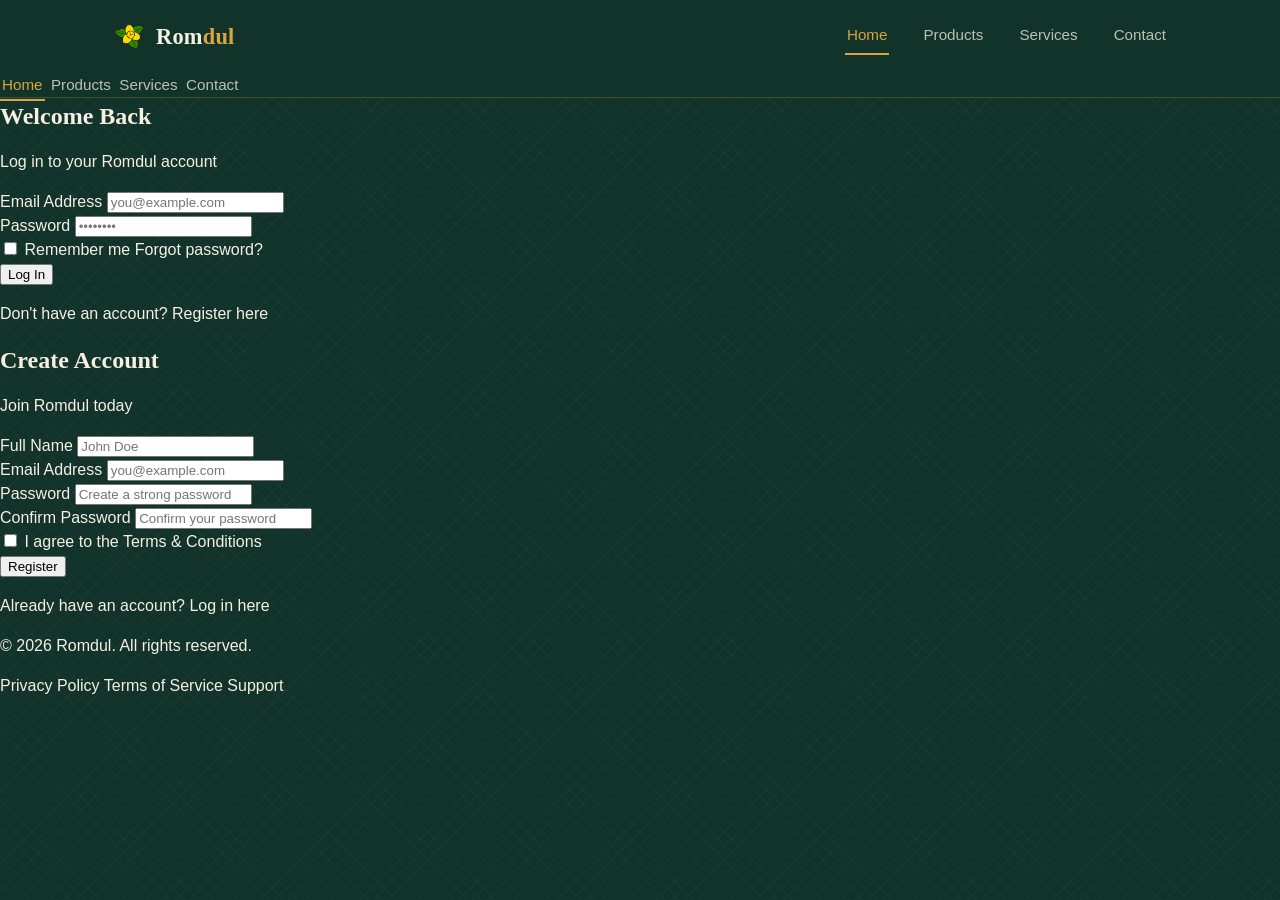
==== index.html @ 5b0ca01a "Merge branch 'main' into feature-branch" ====
<!DOCTYPE html>
<html lang="en">
<head>
    <meta charset="UTF-8">
    <meta name="viewport" content="width=device-width, initial-scale=1.0">
    <meta name="description" content="Romdul — Cambodian-inspired secure login and registration portal.">
    <meta name="keywords" content="Romdul, login, register, Cambodia, Khmer, sign up, authentication">
    <meta name="author" content="Romdul">
    <meta name="robots" content="index, follow">
    <meta name="theme-color" content="#000000">
    <meta property="og:type" content="website">
    <meta property="og:title" content="Romdul — Login &amp; Register">
    <meta property="og:description" content="Romdul secure login and registration portal.">
    <meta property="og:url" content="https://www.romdul.com/">
    <meta name="twitter:card" content="summary_large_image">
    <meta name="twitter:title" content="Romdul — Login &amp; Register">
    <title>Romdul — Login &amp; Register</title>
    <link rel="icon" type="image/x-icon" href="/favicon.ico">
    <link rel="stylesheet" href="style.css">
</head>
<body>
    <header class="navbar">
        <input type="checkbox" id="nav-toggle" class="nav-toggle-input" aria-hidden="true">
        <div class="navbar-container">
            <a href="index.html" class="navbar-logo" aria-label="Romdul Home">
                <img src="Romdoul-flower-drawing.png" alt="Romdul Logo" class="logo-image">
                <span class="logo-text">
                    <span class="logo-rom">Rom</span><span class="logo-dul">dul</span>
                </span>
            </a>
            <nav class="navbar-nav" aria-label="Main navigation">
                <a href="index.html" class="nav-link active">Home</a>
                <a href="products.html" class="nav-link">Products</a>
                <a href="services.html" class="nav-link">Services</a>
                <a href="contact.html" class="nav-link">Contact</a>
            </nav>
            <label for="nav-toggle" class="navbar-toggle" aria-label="Toggle navigation">
                <span></span><span></span><span></span>
            </label>
        </div>
        <nav class="navbar-nav-mobile" aria-label="Mobile navigation">
            <a href="index.html" class="nav-link active">Home</a>
            <a href="products.html" class="nav-link">Products</a>
            <a href="services.html" class="nav-link">Services</a>
            <a href="contact.html" class="nav-link">Contact</a>
        </nav>
    </header>
    <main class="auth-container">
        <div class="auth-wrapper">
            <section class="auth-card login-card" id="login-card">
                <div class="card-header">
                    <h2>Welcome Back</h2>
                    <p>Log in to your Romdul account</p>
                </div>
                <form class="auth-form" action="/login" method="POST">
                    <div class="form-group">
                        <label for="login-email">Email Address</label>
                        <input type="email" id="login-email" name="email" placeholder="you@example.com" required autocomplete="email">
                    </div>
                    <div class="form-group">
                        <label for="login-password">Password</label>
                        <input type="password" id="login-password" name="password" placeholder="••••••••" required autocomplete="current-password">
                    </div>
                    <div class="form-options">
                        <label class="checkbox-label">
                            <input type="checkbox" name="remember">
                            <span>Remember me</span>
                        </label>
                        <a href="#" class="forgot-link">Forgot password?</a>
                    </div>
                    <button type="submit" class="btn btn-primary btn-block">Log In</button>
                </form>
                <div class="card-footer">
                    <p>Don't have an account? <a href="#register-card" class="switch-link">Register here</a></p>
                </div>
            </section>
            <section class="auth-card register-card" id="register-card">
                <div class="card-header">
                    <h2>Create Account</h2>
                    <p>Join Romdul today</p>
                </div>
                <form class="auth-form" action="/register" method="POST">
                    <div class="form-group">
                        <label for="register-name">Full Name</label>
                        <input type="text" id="register-name" name="name" placeholder="John Doe" required autocomplete="name">
                    </div>
                    <div class="form-group">
                        <label for="register-email">Email Address</label>
                        <input type="email" id="register-email" name="email" placeholder="you@example.com" required autocomplete="email">
                    </div>
                    <div class="form-group">
                        <label for="register-password">Password</label>
                        <input type="password" id="register-password" name="password" placeholder="Create a strong password" required autocomplete="new-password" minlength="8">
                    </div>
                    <div class="form-group">
                        <label for="register-confirm">Confirm Password</label>
                        <input type="password" id="register-confirm" name="confirm_password" placeholder="Confirm your password" required autocomplete="new-password" minlength="8">
                    </div>
                    <div class="form-options">
                        <label class="checkbox-label">
                            <input type="checkbox" name="terms" required>
                            <span>I agree to the <a href="#" class="terms-link">Terms &amp; Conditions</a></span>
                        </label>
                    </div>
                    <button type="submit" class="btn btn-primary btn-block">Register</button>
                </form>
                <div class="card-footer">
                    <p>Already have an account? <a href="#login-card" class="switch-link">Log in here</a></p>
                </div>
            </section>
        </div>
    </main>
    <footer class="site-footer">
        <div class="footer-container">
            <p class="footer-copyright">&copy; 2026 Romdul. All rights reserved.</p>
            <div class="footer-links">
                <a href="#">Privacy Policy</a>
                <a href="#">Terms of Service</a>
                <a href="#">Support</a>
            </div>
        </div>
    </footer>

    <script>
        // Mobile navigation - Pure CSS checkbox toggle
        // The checkbox handles open/close automatically via CSS
        // This script is for additional accessibility and UX features
        
        document.addEventListener('DOMContentLoaded', () => {
            const navToggleCheckbox = document.getElementById('nav-toggle');
            const navbarToggle = document.querySelector('.navbar-toggle');
            const navbarMobile = document.querySelector('.navbar-nav-mobile');
            
            if (navToggleCheckbox && navbarToggle && navbarMobile) {
                // Close mobile menu when clicking a nav link
                navbarMobile.querySelectorAll('.nav-link').forEach(link => {
                    link.addEventListener('click', () => {
                        navToggleCheckbox.checked = false;
                    });
                });
            }
        });
=======
        // Mobile navigation toggle
        const navToggleCheckbox = document.getElementById('nav-toggle');
        const navbarToggle = document.querySelector('.navbar-toggle');
        const navbarMobile = document.querySelector('.navbar-nav-mobile');

        if (navToggleCheckbox && navbarToggle && navbarMobile) {
            // Toggle mobile menu
            navbarToggle.addEventListener('click', () => {
                const isOpen = navbarMobile.classList.toggle('is-open');
                navbarToggle.classList.toggle('is-active', isOpen);
            });

            // Close mobile menu when clicking a nav link
            navbarMobile.querySelectorAll('.nav-link').forEach(link => {
                link.addEventListener('click', () => {
                    navbarMobile.classList.remove('is-open');
                    navbarToggle.classList.remove('is-active');
                });
            });

            // Close mobile menu when clicking outside
            document.addEventListener('click', (e) => {
                if (!navbarToggle.contains(e.target) && !navbarMobile.contains(e.target)) {
                    navbarMobile.classList.remove('is-open');
                    navbarToggle.classList.remove('is-active');
                }
            });

            // Handle escape key
            document.addEventListener('keydown', (e) => {
                if (e.key === 'Escape' && navbarMobile.classList.contains('is-open')) {
                    navbarMobile.classList.remove('is-open');
                    navbarToggle.classList.remove('is-active');
                    navbarToggle.focus();
                }
            });
        }
    </script>
</body>
</html>
---- style.css ----
:root {
  
  --ink: #12332b;              
  --ink-soft: #17392f;
  --rom-green: #1f6e52;        
  --rom-green-dark: #154d3a;
  --dul-yellow: #d9a441;       
  --dul-yellow-dark: #b9862d;
  --ivory: #f6f0e2;            
  --ivory-dim: #ece3cf;
  --clay: #b85c38;             
  --ink-text: #23342f;
  --muted-text: #6b7a72;

  
  --font-display: "Fraunces", "Iowan Old Style", Georgia, serif;
  --font: "Work Sans", "Segoe UI", sans-serif;

  
  --transition: 0.2s ease;
  --radius: 6px;
  --shadow-card: 0 18px 40px -20px rgba(10, 30, 22, 0.55);
}

@media (prefers-reduced-motion: reduce) {
  * {
    animation-duration: 0.001ms !important;
    animation-iteration-count: 1 !important;
    transition-duration: 0.001ms !important;
  }
}

*,
*::before,
*::after {
  box-sizing: border-box;
}

html {
  scroll-behavior: smooth;
}

body {
  margin: 0;
  font-family: var(--font);
  color: var(--ivory);
  background-color: var(--ink);
  
  background-image:
    repeating-linear-gradient(
      135deg,
      rgba(217, 164, 65, 0.035) 0px,
      rgba(217, 164, 65, 0.035) 1px,
      transparent 1px,
      transparent 10px
    ),
    repeating-linear-gradient(
      45deg,
      rgba(246, 240, 226, 0.02) 0px,
      rgba(246, 240, 226, 0.02) 1px,
      transparent 1px,
      transparent 10px
    );
  min-height: 100vh;
  line-height: 1.5;
}

img {
  max-width: 100%;
  display: block;
}

a {
  color: inherit;
  text-decoration: none;
}

button {
  font-family: inherit;
}

:focus-visible {
  outline: 2px solid var(--dul-yellow);
  outline-offset: 3px;
  border-radius: 3px;
}

h1, h2, h3 {
  font-family: var(--font-display);
  margin: 0;
  color: var(--ivory);
  font-weight: 600;
}

/* ============ NAVBAR ============ */

.navbar {
  border-bottom: 1px solid rgba(217, 164, 65, 0.25);
  background-color: rgba(18, 51, 43, 0.9);
  backdrop-filter: blur(6px);
  position: sticky;
  top: 0;
  z-index: 20;
}

.navbar-container {
  max-width: 1120px;
  margin: 0 auto;
  padding: 18px 32px;
  display: flex;
  align-items: center;
  justify-content: space-between;
  gap: 24px;
  position: relative;
}

.navbar-logo {
  display: flex;
  align-items: center;
  gap: 10px;
}

.logo-image {
  width: 34px;
  height: 34px;
  object-fit: contain;
}

.logo-text {
  font-family: var(--font-display);
  font-size: 1.4rem;
  font-weight: 600;
  letter-spacing: 0.01em;
}

.logo-rom {
  color: var(--ivory);
}

.logo-dul {
  color: var(--dul-yellow);
}

.navbar-nav {
  display: flex;
  gap: 32px;
}

.nav-link {
  font-size: 0.95rem;
  color: rgba(246, 240, 226, 0.75);
  padding: 6px 2px;
  border-bottom: 2px solid transparent;
  transition: color var(--transition), border-color var(--transition);
}

.nav-link:hover {
  color: var(--ivory);
}

.nav-link.active {
  color: var(--dul-yellow);
  border-bottom-color: var(--dul-yellow);
}

.navbar-toggle {
  display: none;
  flex-direction: column;
  justify-content: center;
  align-items: center;
  gap: 5px;
  width: 36px;
  height: 36px;
  padding: 6px;
  cursor: pointer;

  z-index: 30;
  background: transparent;
  border: none;
=======
  padding: 0;
  z-index: 30;

}

.navbar-toggle span {
  display: block;
  height: 2px;
  width: 100%;
  background-color: var(--ivory);
  border-radius: 2px;
  transition: transform 0.3s ease, opacity 0.3s ease;
  transform-origin: center;
}


/* Hide the checkbox but keep it functional */
.nav-toggle-input {
  position: absolute;
  opacity: 0;
  width: 0;
  height: 0;
}

/* Hamburger animation when checked */
.nav-toggle-input:checked ~ .navbar-container .navbar-toggle span:nth-child(1) {
=======
/* Hamburger animation when active */
.navbar-toggle.is-active span:nth-child(1) {

  transform: translateY(7px) rotate(45deg);
}

.nav-toggle-input:checked ~ .navbar-container .navbar-toggle span:nth-child(2) {
  opacity: 0;
}

.nav-toggle-input:checked ~ .navbar-container .navbar-toggle span:nth-child(3) {
  transform: translateY(-7px) rotate(-45deg);
}

.navbar-toggle:hover span {
  background-color: var(--dul-yellow);
}


/* Mobile navigation menu */
.navbar-nav-mobile {
  display: none;
  flex-direction: column;
  background-color: var(--ink);
  border-top: 1px solid rgba(217, 164, 65, 0.3);
  box-shadow: 0 8px 16px rgba(0, 0, 0, 0.3);
}

/* Show mobile menu when checkbox is checked */
.nav-toggle-input:checked ~ .navbar-nav-mobile {
=======
.navbar-nav-mobile {
  display: none;
  flex-direction: column;
  border-top: 1px solid rgba(217, 164, 65, 0.2);
  padding: 8px 32px 16px;
  background-color: rgba(18, 51, 43, 0.98);
  position: absolute;
  top: 100%;
  left: 0;
  right: 0;
  z-index: 25;
  box-shadow: 0 4px 12px rgba(0, 0, 0, 0.3);
}

/* Show mobile menu when it has the is-open class (controlled by JS) */
.navbar-nav-mobile.is-open {

  display: flex;
}

.navbar-nav-mobile .nav-link {

  padding: 16px 32px;
  border-bottom: 1px solid rgba(217, 164, 65, 0.15);
  font-size: 1.1rem;
  color: rgba(246, 240, 226, 0.85);
  display: block;
  transition: color 0.2s ease, background-color 0.2s ease;
  text-decoration: none;
=======
  padding: 12px 0;
  border-bottom: 1px solid rgba(217, 164, 65, 0.12);
  font-size: 1.1rem;
  color: rgba(246, 240, 226, 0.85);
  display: block;
  transition: color var(--transition), background-color var(--transition);

}

.navbar-nav-mobile .nav-link:hover,
.navbar-nav-mobile .nav-link:focus {
  color: var(--dul-yellow);
  background-color: rgba(217, 164, 65, 0.1);
  outline: none;
}

.navbar-nav-mobile .nav-link.active {
  color: var(--dul-yellow);
  border-bottom-color: transparent;

  font-weight: 600;
=======

}

.navbar-nav-mobile .nav-link:last-child {
  border-bottom: none;
}

/* ============ SHARED PAGE HERO ============ */

.page-hero {
  max-width: 1120px;
  margin: 0 auto;
  padding: 64px 32px 8px;
  text-align: center;
  position: relative;
}

.page-hero-eyebrow-mark {
  width: 30px;
  height: 30px;
  margin: 0 auto 22px;
  border-radius: 50%;
  background-color: var(--ink);
  background-image: repeating-conic-gradient(
    var(--dul-yellow) 0deg 18deg,
    transparent 18deg 45deg
  );
  box-shadow: 0 0 0 6px rgba(217, 164, 65, 0.08), 0 0 18px rgba(217, 164, 65, 0.25);
}

.page-hero h1 {
  font-size: clamp(2rem, 4vw, 2.75rem);
  max-width: 620px;
  margin: 0 auto 16px;
}

.page-hero p {
  max-width: 520px;
  margin: 0 auto;
  color: rgba(246, 240, 226, 0.7);
  font-size: 1rem;
}

.section-divider {
  max-width: 1120px;
  margin: 48px auto;
  padding: 0 32px;
  display: flex;
  align-items: center;
  gap: 16px;
}

.section-divider::before,
.section-divider::after {
  content: "";
  flex: 1;
  height: 1px;
  background: linear-gradient(to right, transparent, rgba(217, 164, 65, 0.4), transparent);
}

.section-divider span {
  font-family: var(--font-display);
  font-size: 0.85rem;
  color: var(--dul-yellow);
  letter-spacing: 0.03em;
  white-space: nowrap;
}

/* ============ AUTH (HOME) ============ */

.auth-container {
  padding: 72px 24px 96px;
  display: flex;
  justify-content: center;
}

.auth-wrapper {
  position: relative;
  width: 100%;
  max-width: 920px;
  display: grid;
  grid-template-columns: 1fr 1fr;
  gap: 56px;
}

.auth-wrapper::before {
  content: "";
  position: absolute;
  top: 0;
  bottom: 0;
  left: 50%;
  width: 1px;
  background: linear-gradient(
    to bottom,
    transparent,
    rgba(217, 164, 65, 0.4) 15%,
    rgba(217, 164, 65, 0.4) 85%,
    transparent
  );
  transform: translateX(-0.5px);
}

.auth-wrapper::after {
  content: "";
  position: absolute;
  top: 50%;
  left: 50%;
  width: 34px;
  height: 34px;
  border-radius: 50%;
  transform: translate(-50%, -50%);
  background-color: var(--ink);
  background-image: repeating-conic-gradient(
    var(--dul-yellow) 0deg 18deg,
    transparent 18deg 45deg
  );
  box-shadow: 0 0 0 6px var(--ink), 0 0 18px rgba(217, 164, 65, 0.35);
}

.auth-card {
  background-color: var(--ivory);
  color: var(--ink-text);
  border-radius: var(--radius);
  padding: 40px 36px 36px;
  box-shadow: var(--shadow-card);
  position: relative;
  overflow: hidden;
}

.login-card {
  border-top: 3px solid var(--rom-green);
}

.register-card {
  border-top: 3px solid var(--dul-yellow);
}

.card-header {
  margin-bottom: 28px;
}

.card-header h2 {
  font-size: 1.6rem;
  margin-bottom: 6px;
}

.card-header p {
  margin: 0;
  color: var(--muted-text);
  font-size: 0.92rem;
}

.auth-form {
  display: flex;
  flex-direction: column;
  gap: 18px;
}

.form-group {
  display: flex;
  flex-direction: column;
  gap: 6px;
  text-align: left;
}

.form-group label {
  font-size: 0.85rem;
  font-weight: 600;
  color: var(--ink-text);
}

.form-group input,
.form-group textarea,
.form-group select {
  font-family: var(--font);
  font-size: 0.95rem;
  padding: 11px 14px;
  border: 1px solid rgba(35, 52, 47, 0.18);
  border-radius: var(--radius);
  background-color: #ffffff;
  color: var(--ink-text);
  transition: border-color var(--transition), box-shadow var(--transition);
  resize: vertical;
}

.form-group input::placeholder,
.form-group textarea::placeholder {
  color: rgba(35, 52, 47, 0.4);
}

.form-group input:hover,
.form-group textarea:hover,
.form-group select:hover {
  border-color: rgba(31, 110, 82, 0.45);
}

.form-group input:focus,
.form-group textarea:focus,
.form-group select:focus {
  outline: none;
  border-color: var(--rom-green);
  box-shadow: 0 0 0 3px rgba(31, 110, 82, 0.15);
}

.form-group input:required:invalid:not(:placeholder-shown) {
  border-color: var(--clay);
}

.form-options {
  display: flex;
  align-items: center;
  justify-content: space-between;
  gap: 12px;
  margin-top: 2px;
}

.checkbox-label {
  display: flex;
  align-items: center;
  gap: 8px;
  font-size: 0.85rem;
  color: var(--ink-text);
  cursor: pointer;
}

.checkbox-label input[type="checkbox"] {
  width: 16px;
  height: 16px;
  accent-color: var(--rom-green);
  cursor: pointer;
}

.forgot-link,
.switch-link,
.terms-link {
  font-size: 0.85rem;
  font-weight: 600;
  color: var(--dul-yellow-dark);
  transition: color var(--transition);
}

.forgot-link:hover,
.switch-link:hover,
.terms-link:hover {
  color: var(--rom-green);
  text-decoration: underline;
}

.btn {
  display: inline-flex;
  align-items: center;
  justify-content: center;
  padding: 12px 24px;
  font-family: var(--font);
  font-size: 0.95rem;
  font-weight: 600;
  border-radius: var(--radius);
  border: 1px solid transparent;
  cursor: pointer;
  transition: background-color var(--transition), color var(--transition),
    border-color var(--transition), transform var(--transition);
}

.btn:active {
  transform: translateY(1px);
}

.btn-primary {
  background-color: var(--rom-green);
  color: var(--ivory);
}

.btn-primary:hover {
  background-color: var(--rom-green-dark);
}

.register-card .btn-primary {
  background-color: var(--dul-yellow);
  color: var(--ink-soft);
}

.register-card .btn-primary:hover {
  background-color: var(--dul-yellow-dark);
}

.btn-block {
  width: 100%;
  margin-top: 6px;
}

.card-footer {
  margin-top: 22px;
  text-align: center;
}

.card-footer p {
  margin: 0;
  font-size: 0.88rem;
  color: var(--muted-text);
}

/* ============ PRODUCTS (INSTRUMENTS) ============ */

.products-container {
  max-width: 1120px;
  margin: 0 auto;
  padding: 8px 32px 96px;
}

.product-grid {
  display: grid;
  grid-template-columns: repeat(auto-fit, minmax(240px, 1fr));
  gap: 28px;
}

.product-card {
  background-color: var(--ivory);
  color: var(--ink-text);
  border-radius: var(--radius);
  padding: 28px 24px 24px;
  box-shadow: var(--shadow-card);
  border-top: 3px solid var(--rom-green);
  display: flex;
  flex-direction: column;
  gap: 14px;
}

.product-card:nth-child(3n+2) {
  border-top-color: var(--dul-yellow);
}

.product-card:nth-child(3n) {
  border-top-color: var(--clay);
}

.product-icon {
  width: 64px;
  height: 64px;
  border-radius: 50%;
  background-color: var(--ivory-dim);
  display: flex;
  align-items: center;
  justify-content: center;
  flex-shrink: 0;
}

.product-icon svg {
  width: 36px;
  height: 36px;
  stroke: var(--rom-green-dark);
  fill: none;
}

.product-card:nth-child(3n+2) .product-icon svg {
  stroke: var(--dul-yellow-dark);
}

.product-card:nth-child(3n) .product-icon svg {
  stroke: var(--clay);
}

/* Product image styles */
.product-image-wrapper {
  width: 100%;
  height: 200px;
  border-radius: var(--radius);
  overflow: hidden;
  background-color: var(--ivory-dim);
  flex-shrink: 0;
}

.product-image {
  width: 100%;
  height: 100%;
  object-fit: cover;
  object-position: center;
  transition: transform 0.3s ease;
}

.product-card:hover .product-image {
  transform: scale(1.03);
}

.product-name-km {
  font-family: var(--font-display);
  font-size: 1.25rem;
  color: var(--ink-text);
  margin-bottom: 2px;
}

.product-name-en {
  font-size: 0.82rem;
  text-transform: uppercase;
  letter-spacing: 0.06em;
  color: var(--muted-text);
  font-weight: 600;
}

.product-desc {
  font-size: 0.9rem;
  color: var(--ink-text);
  line-height: 1.55;
  flex-grow: 1;
}

.product-footer {
  display: flex;
  align-items: center;
  justify-content: space-between;
  gap: 12px;
  padding-top: 10px;
  border-top: 1px solid rgba(35, 52, 47, 0.1);
}

.product-price {
  font-family: var(--font-display);
  font-size: 1.15rem;
  font-weight: 600;
  color: var(--rom-green-dark);
}

.product-card:nth-child(3n+2) .product-price {
  color: var(--dul-yellow-dark);
}

.product-card:nth-child(3n) .product-price {
  color: var(--clay);
}

.product-stock {
  font-size: 0.78rem;
  color: var(--muted-text);
}

.btn-small {
  padding: 8px 16px;
  font-size: 0.85rem;
}

/* ============ SERVICES ============ */

.services-container {
  max-width: 1120px;
  margin: 0 auto;
  padding: 8px 32px 96px;
}

.services-grid {
  display: grid;
  grid-template-columns: repeat(auto-fit, minmax(260px, 1fr));
  gap: 24px;
  margin-bottom: 56px;
}

.service-card {
  background-color: var(--ivory);
  color: var(--ink-text);
  border-radius: var(--radius);
  padding: 30px 26px;
  box-shadow: var(--shadow-card);
  display: flex;
  flex-direction: column;
  gap: 12px;
}

.service-icon {
  width: 46px;
  height: 46px;
  border-radius: 50%;
  background-color: var(--ivory-dim);
  display: flex;
  align-items: center;
  justify-content: center;
}

.service-icon svg {
  width: 26px;
  height: 26px;
  stroke: var(--rom-green-dark);
  fill: none;
}

.service-card h3 {
  font-size: 1.15rem;
  color: var(--ink-text);
}

.service-card p {
  margin: 0;
  font-size: 0.9rem;
  color: var(--muted-text);
  line-height: 1.55;
}

.process-strip {
  background-color: rgba(246, 240, 226, 0.06);
  border: 1px solid rgba(217, 164, 65, 0.2);
  border-radius: var(--radius);
  padding: 36px 32px;
  display: grid;
  grid-template-columns: repeat(auto-fit, minmax(200px, 1fr));
  gap: 28px;
}

.process-step {
  display: flex;
  flex-direction: column;
  gap: 8px;
}

.process-step .step-label {
  font-family: var(--font-display);
  font-size: 1.4rem;
  color: var(--dul-yellow);
}

.process-step h4 {
  margin: 0;
  font-family: var(--font-display);
  font-size: 1.05rem;
  color: var(--ivory);
  font-weight: 600;
}

.process-step p {
  margin: 0;
  font-size: 0.88rem;
  color: rgba(246, 240, 226, 0.65);
  line-height: 1.5;
}

/* ============ CONTACT ============ */

.contact-container {
  max-width: 1120px;
  margin: 0 auto;
  padding: 8px 32px 96px;
}

.contact-grid {
  display: grid;
  grid-template-columns: 1.1fr 0.9fr;
  gap: 48px;
  align-items: start;
}

.contact-form-card {
  background-color: var(--ivory);
  color: var(--ink-text);
  border-radius: var(--radius);
  padding: 40px 36px;
  box-shadow: var(--shadow-card);
  border-top: 3px solid var(--rom-green);
}

.contact-form-card h2 {
  font-size: 1.5rem;
  color: var(--ink-text);
  margin-bottom: 6px;
}

.contact-form-card > p {
  margin: 0 0 26px;
  color: var(--muted-text);
  font-size: 0.92rem;
}

.contact-form {
  display: flex;
  flex-direction: column;
  gap: 18px;
}

.form-row {
  display: grid;
  grid-template-columns: 1fr 1fr;
  gap: 18px;
}

.form-status {
  display: none;
  font-size: 0.88rem;
  color: var(--rom-green-dark);
  background-color: rgba(31, 110, 82, 0.08);
  border: 1px solid rgba(31, 110, 82, 0.25);
  border-radius: var(--radius);
  padding: 12px 14px;
}

.form-status.is-visible {
  display: block;
}

.contact-info-card {
  background-color: rgba(246, 240, 226, 0.06);
  border: 1px solid rgba(217, 164, 65, 0.2);
  border-radius: var(--radius);
  padding: 36px 32px;
  display: flex;
  flex-direction: column;
  gap: 26px;
}

.contact-info-card h3 {
  font-size: 1.2rem;
}

.info-item {
  display: flex;
  gap: 14px;
  align-items: flex-start;
}

.info-icon {
  width: 38px;
  height: 38px;
  border-radius: 50%;
  background-color: rgba(217, 164, 65, 0.12);
  display: flex;
  align-items: center;
  justify-content: center;
  flex-shrink: 0;
}

.info-icon svg {
  width: 20px;
  height: 20px;
  stroke: var(--dul-yellow);
  fill: none;
}

.info-item h4 {
  margin: 0 0 3px;
  font-size: 0.92rem;
  font-family: var(--font);
  font-weight: 600;
  color: var(--ivory);
}

.info-item p,
.info-item a {
  margin: 0;
  font-size: 0.88rem;
  color: rgba(246, 240, 226, 0.7);
  line-height: 1.5;
}

.info-item a:hover {
  color: var(--dul-yellow);
}

.social-row {
  display: flex;
  gap: 12px;
  padding-top: 4px;
  border-top: 1px solid rgba(217, 164, 65, 0.2);
  margin-top: 4px;
  padding-top: 20px;
}

.social-row a {
  width: 36px;
  height: 36px;
  border-radius: 50%;
  border: 1px solid rgba(217, 164, 65, 0.35);
  display: flex;
  align-items: center;
  justify-content: center;
  transition: background-color var(--transition), border-color var(--transition);
}

.social-row a svg {
  width: 16px;
  height: 16px;
  stroke: var(--dul-yellow);
  fill: none;
}

.social-row a:hover {
  background-color: rgba(217, 164, 65, 0.15);
  border-color: var(--dul-yellow);
}

.map-frame {
  border-radius: var(--radius);
  overflow: hidden;
  border: 1px solid rgba(217, 164, 65, 0.2);
  aspect-ratio: 16 / 9;
}

.map-frame iframe {
  width: 100%;
  height: 100%;
  border: 0;
  display: block;
}

/* ============ FOOTER ============ */

.site-footer {
  border-top: 1px solid rgba(217, 164, 65, 0.2);
  padding: 28px 24px;
}

.footer-container {
  max-width: 1120px;
  margin: 0 auto;
  display: flex;
  align-items: center;
  justify-content: space-between;
  flex-wrap: wrap;
  gap: 12px;
}

.footer-copyright {
  margin: 0;
  font-size: 0.82rem;
  color: rgba(246, 240, 226, 0.6);
}

.footer-links {
  display: flex;
  gap: 20px;
}

.footer-links a {
  font-size: 0.82rem;
  color: rgba(246, 240, 226, 0.6);
  transition: color var(--transition);
}

.footer-links a:hover {
  color: var(--dul-yellow);
}

/* ============ RESPONSIVE ============ */

@media (max-width: 860px) {
  .auth-wrapper {
    grid-template-columns: 1fr;
    max-width: 440px;
    margin: 0 auto;
    gap: 40px;
  }

  .auth-wrapper::before,
  .auth-wrapper::after {
    display: none;
  }

  .contact-grid {
    grid-template-columns: 1fr;
  }
}

@media (max-width: 768px) {
  .navbar-nav {
    display: none;
  }

  .navbar-toggle {
    display: flex;
  }
}

@media (max-width: 600px) {
  .form-row {
    grid-template-columns: 1fr;
  }
}

@media (max-width: 480px) {
  .auth-container {
    padding: 48px 16px 64px;
  }

  .auth-card,
  .contact-form-card {
    padding: 32px 24px 28px;
  }

  .form-options {
    flex-direction: column;
    align-items: flex-start;
    gap: 10px;
  }

  .page-hero {
    padding: 48px 20px 8px;
  }

  .products-container,
  .services-container,
  .contact-container {
    padding: 8px 20px 64px;
  }

  .process-strip {
    padding: 28px 22px;
  }
}
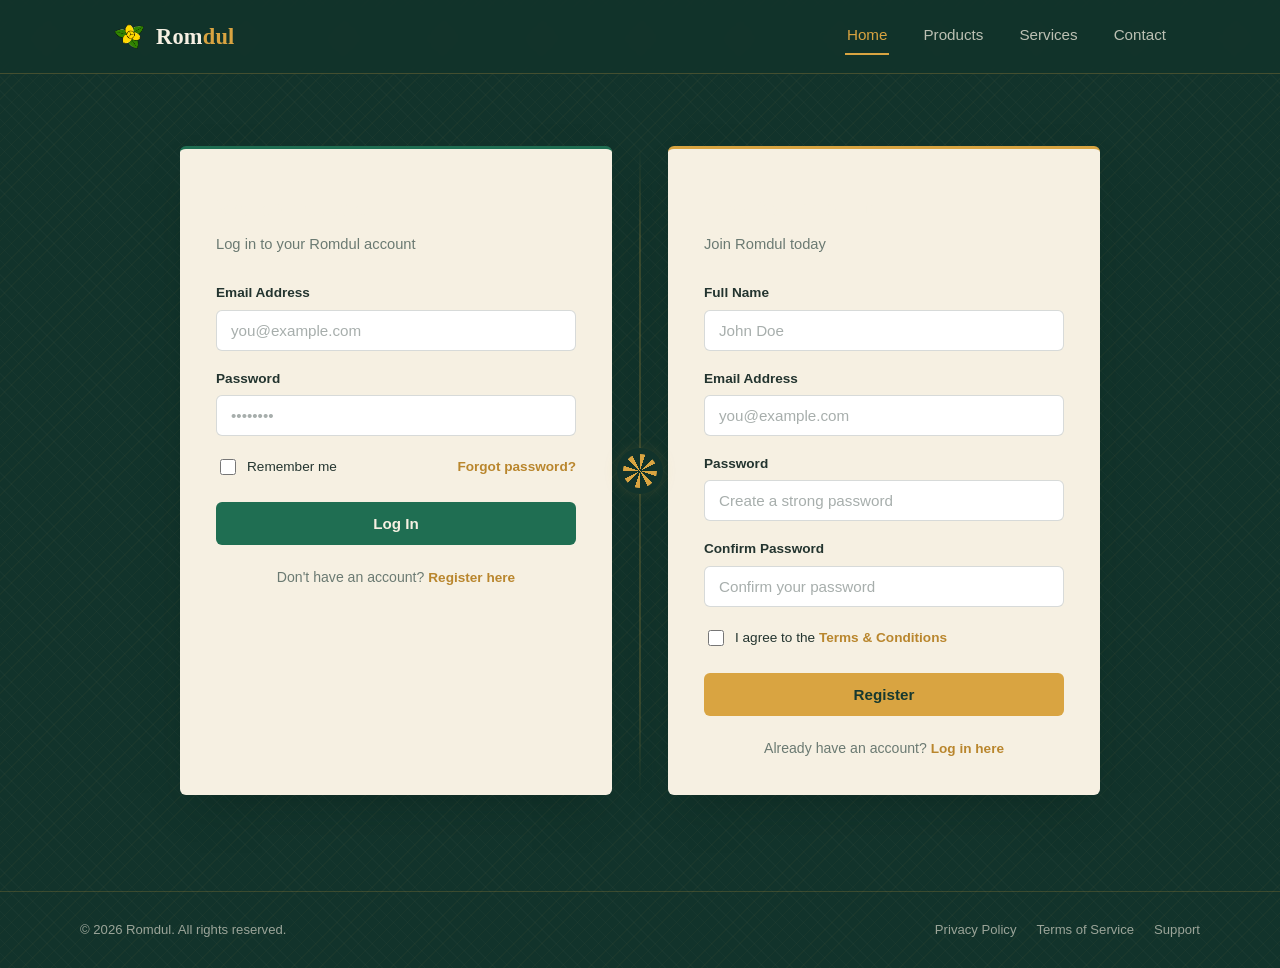
==== commit e30256ff: "fix: remove unresolved CSS merge conflicts Merge the verified static-site fix so GitHub Pages serves" ====
--- a/index.html
+++ b/index.html
@@ -20,7 +20,6 @@
 </head>
 <body>
     <header class="navbar">
-        <input type="checkbox" id="nav-toggle" class="nav-toggle-input" aria-hidden="true">
         <div class="navbar-container">
             <a href="index.html" class="navbar-logo" aria-label="Romdul Home">
                 <img src="Romdoul-flower-drawing.png" alt="Romdul Logo" class="logo-image">
@@ -120,64 +119,5 @@
             </div>
         </div>
     </footer>
-
-    <script>
-        // Mobile navigation - Pure CSS checkbox toggle
-        // The checkbox handles open/close automatically via CSS
-        // This script is for additional accessibility and UX features
-        
-        document.addEventListener('DOMContentLoaded', () => {
-            const navToggleCheckbox = document.getElementById('nav-toggle');
-            const navbarToggle = document.querySelector('.navbar-toggle');
-            const navbarMobile = document.querySelector('.navbar-nav-mobile');
-            
-            if (navToggleCheckbox && navbarToggle && navbarMobile) {
-                // Close mobile menu when clicking a nav link
-                navbarMobile.querySelectorAll('.nav-link').forEach(link => {
-                    link.addEventListener('click', () => {
-                        navToggleCheckbox.checked = false;
-                    });
-                });
-            }
-        });
-=======
-        // Mobile navigation toggle
-        const navToggleCheckbox = document.getElementById('nav-toggle');
-        const navbarToggle = document.querySelector('.navbar-toggle');
-        const navbarMobile = document.querySelector('.navbar-nav-mobile');
-
-        if (navToggleCheckbox && navbarToggle && navbarMobile) {
-            // Toggle mobile menu
-            navbarToggle.addEventListener('click', () => {
-                const isOpen = navbarMobile.classList.toggle('is-open');
-                navbarToggle.classList.toggle('is-active', isOpen);
-            });
-
-            // Close mobile menu when clicking a nav link
-            navbarMobile.querySelectorAll('.nav-link').forEach(link => {
-                link.addEventListener('click', () => {
-                    navbarMobile.classList.remove('is-open');
-                    navbarToggle.classList.remove('is-active');
-                });
-            });
-
-            // Close mobile menu when clicking outside
-            document.addEventListener('click', (e) => {
-                if (!navbarToggle.contains(e.target) && !navbarMobile.contains(e.target)) {
-                    navbarMobile.classList.remove('is-open');
-                    navbarToggle.classList.remove('is-active');
-                }
-            });
-
-            // Handle escape key
-            document.addEventListener('keydown', (e) => {
-                if (e.key === 'Escape' && navbarMobile.classList.contains('is-open')) {
-                    navbarMobile.classList.remove('is-open');
-                    navbarToggle.classList.remove('is-active');
-                    navbarToggle.focus();
-                }
-            });
-        }
-    </script>
 </body>
 </html>
--- a/style.css
+++ b/style.css
@@ -111,7 +111,6 @@
   align-items: center;
   justify-content: space-between;
   gap: 24px;
-  position: relative;
 }
 
 .navbar-logo {
@@ -167,20 +166,13 @@
   display: none;
   flex-direction: column;
   justify-content: center;
-  align-items: center;
   gap: 5px;
-  width: 36px;
-  height: 36px;
-  padding: 6px;
+  width: 32px;
+  height: 32px;
+  background: none;
+  border: none;
   cursor: pointer;
-
-  z-index: 30;
-  background: transparent;
-  border: none;
-=======
   padding: 0;
-  z-index: 30;
-
 }
 
 .navbar-toggle span {
@@ -189,106 +181,35 @@
   width: 100%;
   background-color: var(--ivory);
   border-radius: 2px;
-  transition: transform 0.3s ease, opacity 0.3s ease;
-  transform-origin: center;
-}
-
-
-/* Hide the checkbox but keep it functional */
-.nav-toggle-input {
-  position: absolute;
+  transition: transform var(--transition), opacity var(--transition);
+}
+
+.navbar-toggle.is-active span:nth-child(1) {
+  transform: translateY(7px) rotate(45deg);
+}
+
+.navbar-toggle.is-active span:nth-child(2) {
   opacity: 0;
-  width: 0;
-  height: 0;
-}
-
-/* Hamburger animation when checked */
-.nav-toggle-input:checked ~ .navbar-container .navbar-toggle span:nth-child(1) {
-=======
-/* Hamburger animation when active */
-.navbar-toggle.is-active span:nth-child(1) {
-
-  transform: translateY(7px) rotate(45deg);
-}
-
-.nav-toggle-input:checked ~ .navbar-container .navbar-toggle span:nth-child(2) {
-  opacity: 0;
-}
-
-.nav-toggle-input:checked ~ .navbar-container .navbar-toggle span:nth-child(3) {
+}
+
+.navbar-toggle.is-active span:nth-child(3) {
   transform: translateY(-7px) rotate(-45deg);
 }
 
-.navbar-toggle:hover span {
-  background-color: var(--dul-yellow);
-}
-
-
-/* Mobile navigation menu */
-.navbar-nav-mobile {
-  display: none;
-  flex-direction: column;
-  background-color: var(--ink);
-  border-top: 1px solid rgba(217, 164, 65, 0.3);
-  box-shadow: 0 8px 16px rgba(0, 0, 0, 0.3);
-}
-
-/* Show mobile menu when checkbox is checked */
-.nav-toggle-input:checked ~ .navbar-nav-mobile {
-=======
 .navbar-nav-mobile {
   display: none;
   flex-direction: column;
   border-top: 1px solid rgba(217, 164, 65, 0.2);
   padding: 8px 32px 16px;
-  background-color: rgba(18, 51, 43, 0.98);
-  position: absolute;
-  top: 100%;
-  left: 0;
-  right: 0;
-  z-index: 25;
-  box-shadow: 0 4px 12px rgba(0, 0, 0, 0.3);
-}
-
-/* Show mobile menu when it has the is-open class (controlled by JS) */
+}
+
 .navbar-nav-mobile.is-open {
-
   display: flex;
 }
 
 .navbar-nav-mobile .nav-link {
-
-  padding: 16px 32px;
-  border-bottom: 1px solid rgba(217, 164, 65, 0.15);
-  font-size: 1.1rem;
-  color: rgba(246, 240, 226, 0.85);
-  display: block;
-  transition: color 0.2s ease, background-color 0.2s ease;
-  text-decoration: none;
-=======
   padding: 12px 0;
   border-bottom: 1px solid rgba(217, 164, 65, 0.12);
-  font-size: 1.1rem;
-  color: rgba(246, 240, 226, 0.85);
-  display: block;
-  transition: color var(--transition), background-color var(--transition);
-
-}
-
-.navbar-nav-mobile .nav-link:hover,
-.navbar-nav-mobile .nav-link:focus {
-  color: var(--dul-yellow);
-  background-color: rgba(217, 164, 65, 0.1);
-  outline: none;
-}
-
-.navbar-nav-mobile .nav-link.active {
-  color: var(--dul-yellow);
-  border-bottom-color: transparent;
-
-  font-weight: 600;
-=======
-
 }
 
 .navbar-nav-mobile .nav-link:last-child {
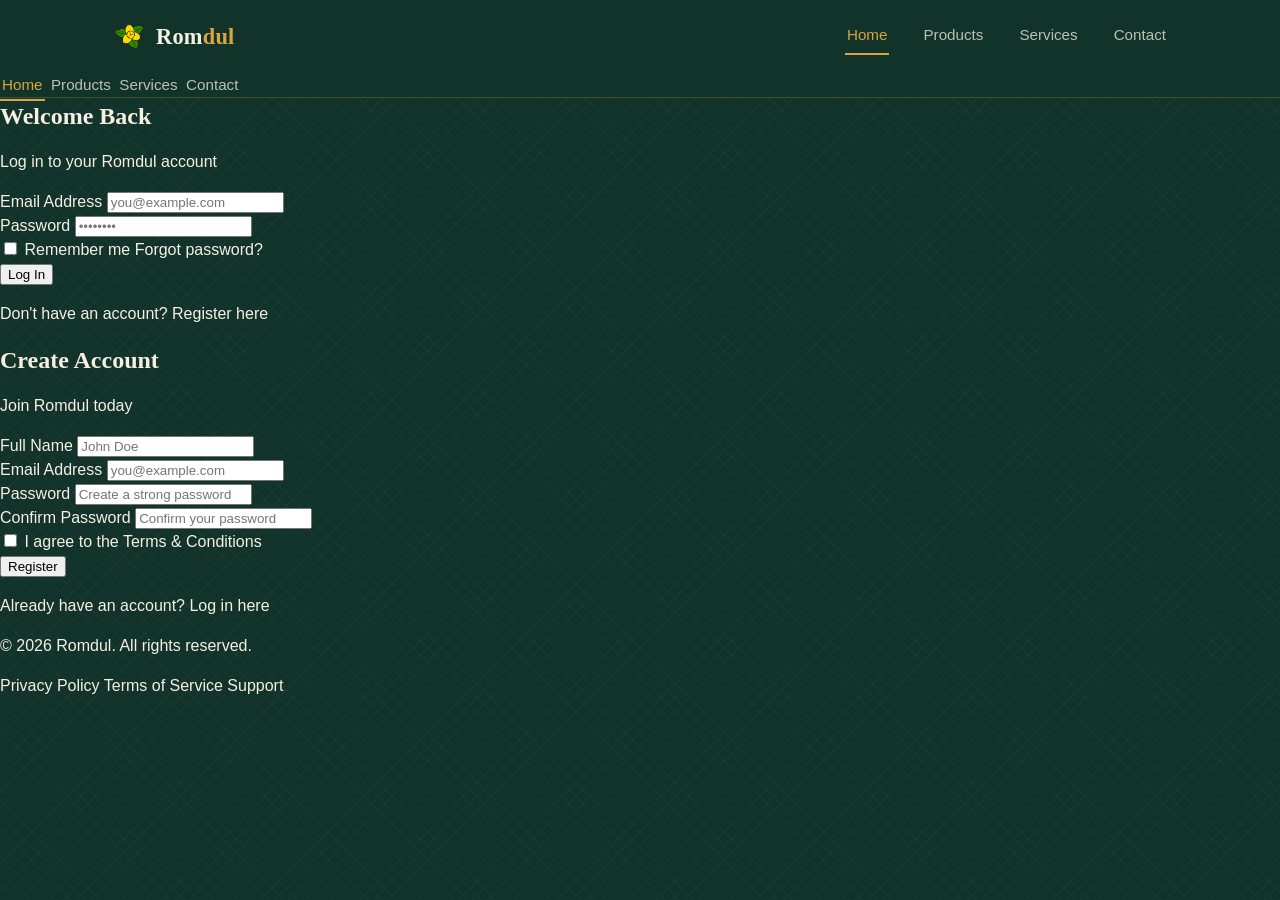
==== commit cfd8c5c1: "Merge branch 'feature-branch' of https://github.com/vireakech/LOGIN_FORM into feature-branch" ====
--- a/index.html
+++ b/index.html
@@ -20,6 +20,7 @@
 </head>
 <body>
     <header class="navbar">
+        <input type="checkbox" id="nav-toggle" class="nav-toggle-input" aria-hidden="true">
         <div class="navbar-container">
             <a href="index.html" class="navbar-logo" aria-label="Romdul Home">
                 <img src="Romdoul-flower-drawing.png" alt="Romdul Logo" class="logo-image">
@@ -43,6 +44,7 @@
             <a href="services.html" class="nav-link">Services</a>
             <a href="contact.html" class="nav-link">Contact</a>
         </nav>
+        
     </header>
     <main class="auth-container">
         <div class="auth-wrapper">
@@ -119,5 +121,64 @@
             </div>
         </div>
     </footer>
+
+    <script>
+        // Mobile navigation - Pure CSS checkbox toggle
+        // The checkbox handles open/close automatically via CSS
+        // This script is for additional accessibility and UX features
+        
+        document.addEventListener('DOMContentLoaded', () => {
+            const navToggleCheckbox = document.getElementById('nav-toggle');
+            const navbarToggle = document.querySelector('.navbar-toggle');
+            const navbarMobile = document.querySelector('.navbar-nav-mobile');
+            
+            if (navToggleCheckbox && navbarToggle && navbarMobile) {
+                // Close mobile menu when clicking a nav link
+                navbarMobile.querySelectorAll('.nav-link').forEach(link => {
+                    link.addEventListener('click', () => {
+                        navToggleCheckbox.checked = false;
+                    });
+                });
+            }
+        });
+=======
+        // Mobile navigation toggle
+        const navToggleCheckbox = document.getElementById('nav-toggle');
+        const navbarToggle = document.querySelector('.navbar-toggle');
+        const navbarMobile = document.querySelector('.navbar-nav-mobile');
+
+        if (navToggleCheckbox && navbarToggle && navbarMobile) {
+            // Toggle mobile menu
+            navbarToggle.addEventListener('click', () => {
+                const isOpen = navbarMobile.classList.toggle('is-open');
+                navbarToggle.classList.toggle('is-active', isOpen);
+            });
+
+            // Close mobile menu when clicking a nav link
+            navbarMobile.querySelectorAll('.nav-link').forEach(link => {
+                link.addEventListener('click', () => {
+                    navbarMobile.classList.remove('is-open');
+                    navbarToggle.classList.remove('is-active');
+                });
+            });
+
+            // Close mobile menu when clicking outside
+            document.addEventListener('click', (e) => {
+                if (!navbarToggle.contains(e.target) && !navbarMobile.contains(e.target)) {
+                    navbarMobile.classList.remove('is-open');
+                    navbarToggle.classList.remove('is-active');
+                }
+            });
+
+            // Handle escape key
+            document.addEventListener('keydown', (e) => {
+                if (e.key === 'Escape' && navbarMobile.classList.contains('is-open')) {
+                    navbarMobile.classList.remove('is-open');
+                    navbarToggle.classList.remove('is-active');
+                    navbarToggle.focus();
+                }
+            });
+        }
+    </script>
 </body>
 </html>
--- a/style.css
+++ b/style.css
@@ -111,6 +111,7 @@
   align-items: center;
   justify-content: space-between;
   gap: 24px;
+  position: relative;
 }
 
 .navbar-logo {
@@ -166,13 +167,20 @@
   display: none;
   flex-direction: column;
   justify-content: center;
+  align-items: center;
   gap: 5px;
-  width: 32px;
-  height: 32px;
-  background: none;
+  width: 36px;
+  height: 36px;
+  padding: 6px;
+  cursor: pointer;
+
+  z-index: 30;
+  background: transparent;
   border: none;
-  cursor: pointer;
+=======
   padding: 0;
+  z-index: 30;
+
 }
 
 .navbar-toggle span {
@@ -181,35 +189,106 @@
   width: 100%;
   background-color: var(--ivory);
   border-radius: 2px;
-  transition: transform var(--transition), opacity var(--transition);
-}
-
+  transition: transform 0.3s ease, opacity 0.3s ease;
+  transform-origin: center;
+}
+
+
+/* Hide the checkbox but keep it functional */
+.nav-toggle-input {
+  position: absolute;
+  opacity: 0;
+  width: 0;
+  height: 0;
+}
+
+/* Hamburger animation when checked */
+.nav-toggle-input:checked ~ .navbar-container .navbar-toggle span:nth-child(1) {
+=======
+/* Hamburger animation when active */
 .navbar-toggle.is-active span:nth-child(1) {
+
   transform: translateY(7px) rotate(45deg);
 }
 
-.navbar-toggle.is-active span:nth-child(2) {
+.nav-toggle-input:checked ~ .navbar-container .navbar-toggle span:nth-child(2) {
   opacity: 0;
 }
 
-.navbar-toggle.is-active span:nth-child(3) {
+.nav-toggle-input:checked ~ .navbar-container .navbar-toggle span:nth-child(3) {
   transform: translateY(-7px) rotate(-45deg);
 }
 
+.navbar-toggle:hover span {
+  background-color: var(--dul-yellow);
+}
+
+
+/* Mobile navigation menu */
+.navbar-nav-mobile {
+  display: none;
+  flex-direction: column;
+  background-color: var(--ink);
+  border-top: 1px solid rgba(217, 164, 65, 0.3);
+  box-shadow: 0 8px 16px rgba(0, 0, 0, 0.3);
+}
+
+/* Show mobile menu when checkbox is checked */
+.nav-toggle-input:checked ~ .navbar-nav-mobile {
+=======
 .navbar-nav-mobile {
   display: none;
   flex-direction: column;
   border-top: 1px solid rgba(217, 164, 65, 0.2);
   padding: 8px 32px 16px;
-}
-
+  background-color: rgba(18, 51, 43, 0.98);
+  position: absolute;
+  top: 100%;
+  left: 0;
+  right: 0;
+  z-index: 25;
+  box-shadow: 0 4px 12px rgba(0, 0, 0, 0.3);
+}
+
+/* Show mobile menu when it has the is-open class (controlled by JS) */
 .navbar-nav-mobile.is-open {
+
   display: flex;
 }
 
 .navbar-nav-mobile .nav-link {
+
+  padding: 16px 32px;
+  border-bottom: 1px solid rgba(217, 164, 65, 0.15);
+  font-size: 1.1rem;
+  color: rgba(246, 240, 226, 0.85);
+  display: block;
+  transition: color 0.2s ease, background-color 0.2s ease;
+  text-decoration: none;
+=======
   padding: 12px 0;
   border-bottom: 1px solid rgba(217, 164, 65, 0.12);
+  font-size: 1.1rem;
+  color: rgba(246, 240, 226, 0.85);
+  display: block;
+  transition: color var(--transition), background-color var(--transition);
+
+}
+
+.navbar-nav-mobile .nav-link:hover,
+.navbar-nav-mobile .nav-link:focus {
+  color: var(--dul-yellow);
+  background-color: rgba(217, 164, 65, 0.1);
+  outline: none;
+}
+
+.navbar-nav-mobile .nav-link.active {
+  color: var(--dul-yellow);
+  border-bottom-color: transparent;
+
+  font-weight: 600;
+=======
+
 }
 
 .navbar-nav-mobile .nav-link:last-child {
@@ -868,7 +947,6 @@
   margin-top: 4px;
   padding-top: 20px;
 }
-
 .social-row a {
   width: 36px;
   height: 36px;
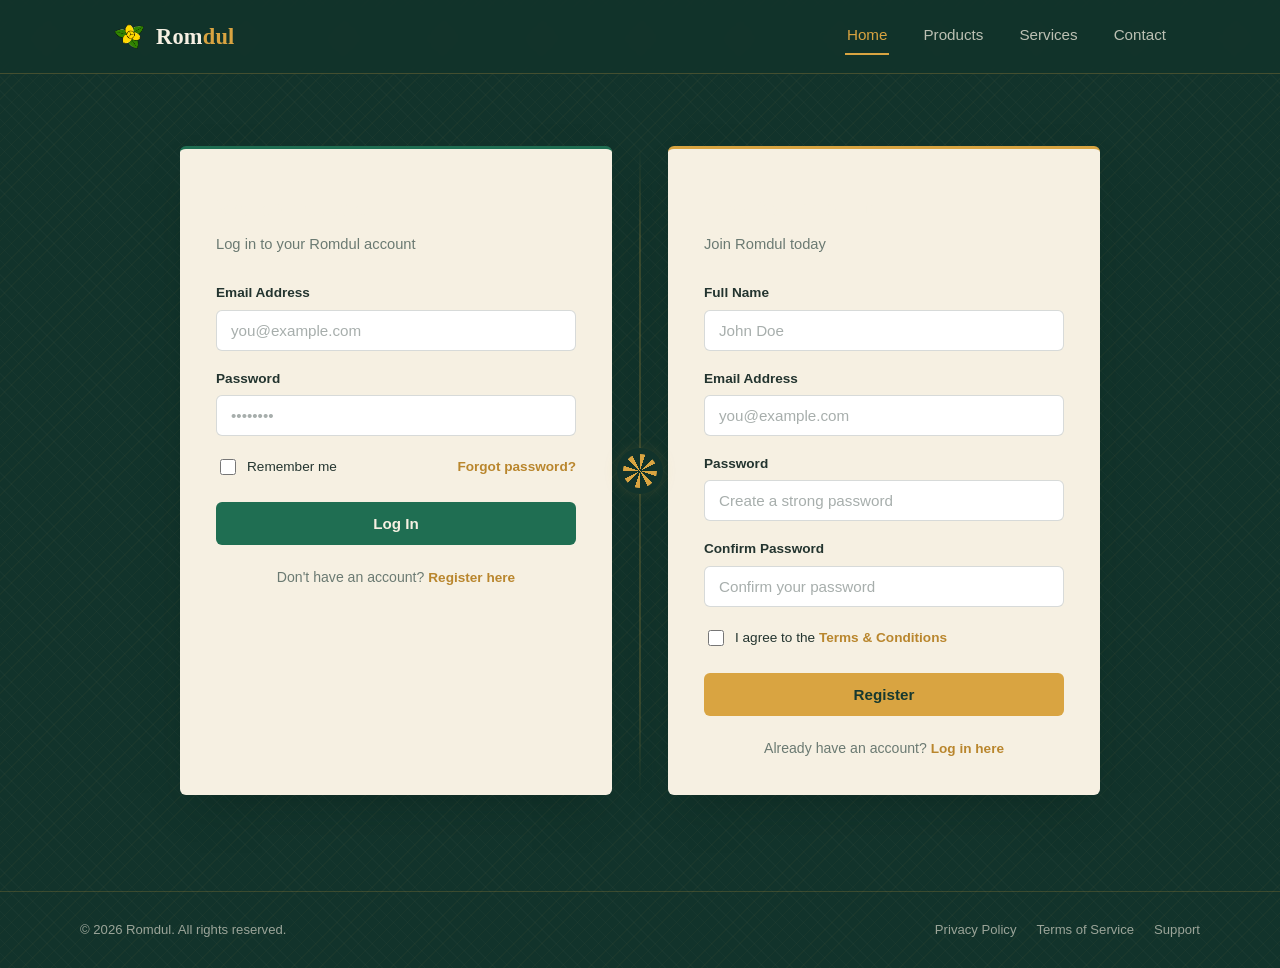
==== commit 2e078975: "update source code error" ====
--- a/index.html
+++ b/index.html
@@ -1,6 +1,7 @@
 <!DOCTYPE html>
 <html lang="en">
 <head>
+    <!-- this is vireakech website -->
     <meta charset="UTF-8">
     <meta name="viewport" content="width=device-width, initial-scale=1.0">
     <meta name="description" content="Romdul — Cambodian-inspired secure login and registration portal.">
@@ -141,7 +142,6 @@
                 });
             }
         });
-=======
         // Mobile navigation toggle
         const navToggleCheckbox = document.getElementById('nav-toggle');
         const navbarToggle = document.querySelector('.navbar-toggle');
--- a/style.css
+++ b/style.css
@@ -1,5 +1,5 @@
 :root {
-  
+  /* <!-- this is vireakech website --> */
   --ink: #12332b;              
   --ink-soft: #17392f;
   --rom-green: #1f6e52;        
@@ -163,141 +163,140 @@
   border-bottom-color: var(--dul-yellow);
 }
 
+/* ============ MOBILE NAV TOGGLE ============ */
+
+.nav-toggle-input {
+  position: absolute;
+  opacity: 0;
+  width: 0;
+  height: 0;
+}
+
 .navbar-toggle {
   display: none;
   flex-direction: column;
   justify-content: center;
   align-items: center;
   gap: 5px;
-  width: 36px;
-  height: 36px;
-  padding: 6px;
+  width: 40px;
+  height: 40px;
+  padding: 8px;
   cursor: pointer;
-
   z-index: 30;
   background: transparent;
   border: none;
-=======
-  padding: 0;
-  z-index: 30;
-
+  border-radius: 6px;
+  transition: background-color 0.2s ease;
+}
+
+.navbar-toggle:hover {
+  background-color: rgba(217, 164, 65, 0.1);
 }
 
 .navbar-toggle span {
   display: block;
-  height: 2px;
+  height: 2.5px;
   width: 100%;
   background-color: var(--ivory);
-  border-radius: 2px;
-  transition: transform 0.3s ease, opacity 0.3s ease;
+  border-radius: 3px;
+  transition: transform 0.3s cubic-bezier(0.4, 0, 0.2, 1), opacity 0.3s ease;
   transform-origin: center;
 }
 
-
-/* Hide the checkbox but keep it functional */
-.nav-toggle-input {
-  position: absolute;
-  opacity: 0;
-  width: 0;
-  height: 0;
-}
-
-/* Hamburger animation when checked */
 .nav-toggle-input:checked ~ .navbar-container .navbar-toggle span:nth-child(1) {
-=======
-/* Hamburger animation when active */
-.navbar-toggle.is-active span:nth-child(1) {
-
-  transform: translateY(7px) rotate(45deg);
+  transform: translateY(8px) rotate(45deg);
 }
 
 .nav-toggle-input:checked ~ .navbar-container .navbar-toggle span:nth-child(2) {
   opacity: 0;
+  transform: scaleX(0);
 }
 
 .nav-toggle-input:checked ~ .navbar-container .navbar-toggle span:nth-child(3) {
-  transform: translateY(-7px) rotate(-45deg);
+  transform: translateY(-8px) rotate(-45deg);
 }
 
 .navbar-toggle:hover span {
   background-color: var(--dul-yellow);
 }
 
-
-/* Mobile navigation menu */
 .navbar-nav-mobile {
   display: none;
   flex-direction: column;
   background-color: var(--ink);
-  border-top: 1px solid rgba(217, 164, 65, 0.3);
-  box-shadow: 0 8px 16px rgba(0, 0, 0, 0.3);
-}
-
-/* Show mobile menu when checkbox is checked */
+  border-top: 2px solid var(--dul-yellow);
+  box-shadow: 0 12px 24px rgba(0, 0, 0, 0.4);
+  overflow: hidden;
+  animation: slideDown 0.3s cubic-bezier(0.4, 0, 0.2, 1);
+}
+
+@keyframes slideDown {
+  from {
+    opacity: 0;
+    transform: translateY(-10px);
+  }
+  to {
+    opacity: 1;
+    transform: translateY(0);
+  }
+}
+
 .nav-toggle-input:checked ~ .navbar-nav-mobile {
-=======
-.navbar-nav-mobile {
-  display: none;
-  flex-direction: column;
-  border-top: 1px solid rgba(217, 164, 65, 0.2);
-  padding: 8px 32px 16px;
-  background-color: rgba(18, 51, 43, 0.98);
-  position: absolute;
-  top: 100%;
-  left: 0;
-  right: 0;
-  z-index: 25;
-  box-shadow: 0 4px 12px rgba(0, 0, 0, 0.3);
-}
-
-/* Show mobile menu when it has the is-open class (controlled by JS) */
-.navbar-nav-mobile.is-open {
-
   display: flex;
 }
 
 .navbar-nav-mobile .nav-link {
-
-  padding: 16px 32px;
-  border-bottom: 1px solid rgba(217, 164, 65, 0.15);
-  font-size: 1.1rem;
+  padding: 18px 32px;
+  border-bottom: 1px solid rgba(217, 164, 65, 0.12);
+  font-size: 1.15rem;
+  font-weight: 500;
   color: rgba(246, 240, 226, 0.85);
   display: block;
-  transition: color 0.2s ease, background-color 0.2s ease;
+  transition: all 0.2s ease;
   text-decoration: none;
-=======
-  padding: 12px 0;
-  border-bottom: 1px solid rgba(217, 164, 65, 0.12);
-  font-size: 1.1rem;
-  color: rgba(246, 240, 226, 0.85);
-  display: block;
-  transition: color var(--transition), background-color var(--transition);
-
+  position: relative;
+}
+
+.navbar-nav-mobile .nav-link::before {
+  content: ';
+  position: absolute;
+  left: 0;
+  top: 0;
+  bottom: 0;
+  width: 3px;
+  background-color: var(--dul-yellow);
+  transform: scaleY(0);
+  transition: transform 0.2s ease;
 }
 
 .navbar-nav-mobile .nav-link:hover,
 .navbar-nav-mobile .nav-link:focus {
   color: var(--dul-yellow);
-  background-color: rgba(217, 164, 65, 0.1);
+  background-color: rgba(217, 164, 65, 0.08);
+  padding-left: 40px;
   outline: none;
+}
+
+.navbar-nav-mobile .nav-link:hover::before,
+.navbar-nav-mobile .nav-link:focus::before {
+  transform: scaleY(1);
 }
 
 .navbar-nav-mobile .nav-link.active {
   color: var(--dul-yellow);
-  border-bottom-color: transparent;
-
+  background-color: rgba(217, 164, 65, 0.12);
   font-weight: 600;
-=======
-
+}
+
+.navbar-nav-mobile .nav-link.active::before {
+  transform: scaleY(1);
 }
 
 .navbar-nav-mobile .nav-link:last-child {
   border-bottom: none;
 }
 
-/* ============ SHARED PAGE HERO ============ */
-
-.page-hero {
+/* ============ SHARED PAGE HERO ============ */.page-hero {
   max-width: 1120px;
   margin: 0 auto;
   padding: 64px 32px 8px;
@@ -984,6 +983,281 @@
   display: block;
 }
 
+  /* ============ ENHANCED CONTACT PAGE STYLES ============ */
+
+  .contact-form-card {
+    border-top: 4px solid var(--rom-green);
+    position: relative;
+    overflow: hidden;
+  }
+
+  .contact-form-card::before {
+    content: '';
+    position: absolute;
+    top: 0; left: 0; right: 0; bottom: 0;
+    background: linear-gradient(135deg, rgba(31, 110, 82, 0.03) 0%, transparent 50%);
+    pointer-events: none;
+  }
+
+  .contact-form input,
+  .contact-form textarea {
+    background-color: var(--ink);
+    border: 2px solid rgba(217, 164, 65, 0.2);
+    color: var(--ivory);
+    transition: all 0.3s ease;
+  }
+
+  .contact-form input:focus,
+  .contact-form textarea:focus {
+    border-color: var(--dul-yellow);
+    box-shadow: 0 0 0 3px rgba(217, 164, 65, 0.15);
+    outline: none;
+  }
+
+  .contact-form .btn-primary {
+    background: linear-gradient(135deg, var(--rom-green) 0%, var(--rom-green-dark) 100%);
+    border: none;
+    transition: all 0.3s ease;
+  }
+
+  .contact-form .btn-primary:hover {
+    transform: translateY(-2px);
+    box-shadow: 0 6px 20px rgba(31, 110, 82, 0.4);
+  }
+
+  .contact-info-card {
+    background: linear-gradient(135deg, rgba(18, 51, 43, 0.95) 0%, rgba(31, 110, 82, 0.85) 100%);
+    border: 1px solid rgba(217, 164, 65, 0.3);
+  }
+
+  .contact-info-card h3 {
+    color: var(--dul-yellow);
+  }
+
+  .info-item {
+    padding: 12px 0;
+    border-bottom: 1px solid rgba(217, 164, 65, 0.1);
+  }
+
+  .info-item:last-child {
+    border-bottom: none;
+    padding-bottom: 0;
+  }
+
+  .info-item:first-child {
+    padding-top: 0;
+  }
+
+  .info-icon {
+    background: linear-gradient(135deg, rgba(217, 164, 65, 0.2) 0%, rgba(217, 164, 65, 0.1) 100%);
+    border: 1px solid rgba(217, 164, 65, 0.3);
+    transition: all 0.3s ease;
+  }
+
+  .info-item:hover .info-icon {
+    background: linear-gradient(135deg, rgba(217, 164, 65, 0.3) 0%, rgba(217, 164, 65, 0.2) 100%);
+    transform: scale(1.1);
+  }
+
+  .social-row {
+    margin-top: 24px;
+    padding-top: 24px;
+  }
+
+  .social-row a {
+    background: rgba(246, 240, 226, 0.05);
+    border: 1px solid rgba(217, 164, 65, 0.3);
+    transition: all 0.3s ease;
+  }
+
+  .social-row a:hover {
+    background: var(--dul-yellow);
+    border-color: var(--dul-yellow);
+    transform: translateY(-3px);
+    box-shadow: 0 4px 12px rgba(217, 164, 65, 0.3);
+  }
+
+  .map-frame {
+    border: 2px solid rgba(217, 164, 65, 0.3);
+    transition: all 0.3s ease;
+  }
+
+  .map-frame:hover {
+    border-color: var(--dul-yellow);
+    box-shadow: 0 8px 24px rgba(0, 0, 0, 0.3);
+  }
+
+
+  /* ============ ENHANCED SERVICES PAGE STYLES ============ */
+
+  .services-grid {
+    perspective: 1000px;
+  }
+
+  .service-card {
+    background: linear-gradient(145deg, var(--ivory) 0%, rgba(236, 227, 207, 0.8) 100%);
+    border: 1px solid rgba(217, 164, 65, 0.2);
+    position: relative;
+    overflow: hidden;
+    transition: all 0.4s cubic-bezier(0.4, 0, 0.2, 1);
+    transform-style: preserve-3d;
+  }
+
+  .service-card::before {
+    content: '';
+    position: absolute;
+    top: 0; left: 0; right: 0; bottom: 0;
+    background: linear-gradient(135deg, rgba(217, 164, 65, 0.1) 0%, transparent 50%, rgba(31, 110, 82, 0.05) 100%);
+    opacity: 0;
+    transition: opacity 0.3s ease;
+    pointer-events: none;
+  }
+
+  .service-card:hover {
+    transform: translateY(-8px) scale(1.02);
+    border-color: var(--dul-yellow);
+    box-shadow: 0 16px 40px rgba(31, 110, 82, 0.3), 0 4px 12px rgba(217, 164, 65, 0.2);
+  }
+
+  .service-card:hover::before {
+    opacity: 1;
+  }
+
+  .service-icon {
+    width: 56px;
+    height: 56px;
+    border-radius: 16px;
+    background: linear-gradient(135deg, var(--rom-green) 0%, var(--rom-green-dark) 100%);
+    display: flex;
+    align-items: center;
+    justify-content: center;
+    transition: all 0.3s ease;
+    position: relative;
+    z-index: 1;
+  }
+
+  .service-icon svg {
+    width: 28px;
+    height: 28px;
+    stroke: var(--ivory);
+    fill: none;
+  }
+
+  .service-card:hover .service-icon {
+    transform: scale(1.1) rotate(5deg);
+    box-shadow: 0 8px 20px rgba(31, 110, 82, 0.4);
+  }
+
+  .service-card h3 {
+    color: var(--ink);
+    font-size: 1.25rem;
+    position: relative;
+    z-index: 1;
+    padding-bottom: 8px;
+    border-bottom: 2px solid rgba(217, 164, 65, 0.2);
+  }
+
+  .service-card:hover h3 {
+    border-bottom-color: var(--dul-yellow);
+  }
+
+  .service-card p {
+    color: var(--muted-text);
+    line-height: 1.6;
+    position: relative;
+    z-index: 1;
+  }
+
+  .section-divider {
+    text-align: center;
+    margin: 48px 0;
+    position: relative;
+  }
+
+  .section-divider span {
+    background: var(--ink);
+    color: var(--dul-yellow);
+    padding: 10px 32px;
+    font-size: 0.9rem;
+    font-weight: 600;
+    letter-spacing: 2px;
+    text-transform: uppercase;
+    position: relative;
+    z-index: 1;
+    box-shadow: 0 4px 12px rgba(0, 0, 0, 0.3);
+  }
+
+  .section-divider::before {
+    content: '';
+    position: absolute;
+    top: 50%;
+    left: 0; right: 0;
+    height: 1px;
+    background: linear-gradient(90deg, transparent, rgba(217, 164, 65, 0.4), transparent);
+    transform: translateY(-50%);
+  }
+
+  .process-strip {
+    background: linear-gradient(135deg, rgba(18, 51, 43, 0.9) 0%, rgba(31, 110, 82, 0.8) 100%);
+    border: 1px solid rgba(217, 164, 65, 0.3);
+    position: relative;
+    overflow: hidden;
+  }
+
+  .process-strip::before {
+    content: '';
+    position: absolute;
+    top: 0; left: 0; right: 0; bottom: 0;
+    background: 
+      radial-gradient(circle at 20% 30%, rgba(217, 164, 65, 0.1) 0%, transparent 50%),
+      radial-gradient(circle at 80% 70%, rgba(217, 164, 65, 0.08) 0%, transparent 50%);
+    pointer-events: none;
+  }
+
+  .process-step {
+    position: relative;
+    z-index: 1;
+    padding: 24px;
+    border-left: 3px solid transparent;
+    transition: all 0.3s ease;
+  }
+
+  .process-step:hover {
+    border-left-color: var(--dul-yellow);
+    background: rgba(217, 164, 65, 0.05);
+  }
+
+  .step-label {
+    display: inline-block;
+    background: var(--dul-yellow);
+    color: var(--ink);
+    padding: 4px 12px;
+    font-size: 0.85rem;
+    font-weight: 700;
+    border-radius: 4px;
+    margin-bottom: 12px;
+    transition: all 0.3s ease;
+  }
+
+  .process-step:hover .step-label {
+    background: var(--ivory);
+    color: var(--rom-green-dark);
+    transform: scale(1.05);
+  }
+
+  .process-step h4 {
+    color: var(--ivory);
+    font-size: 1.1rem;
+    margin-bottom: 8px;
+  }
+
+  .process-step p {
+    color: rgba(246, 240, 226, 0.7);
+    font-size: 0.9rem;
+    line-height: 1.5;
+  }
+
+
 /* ============ FOOTER ============ */
 
 .site-footer {
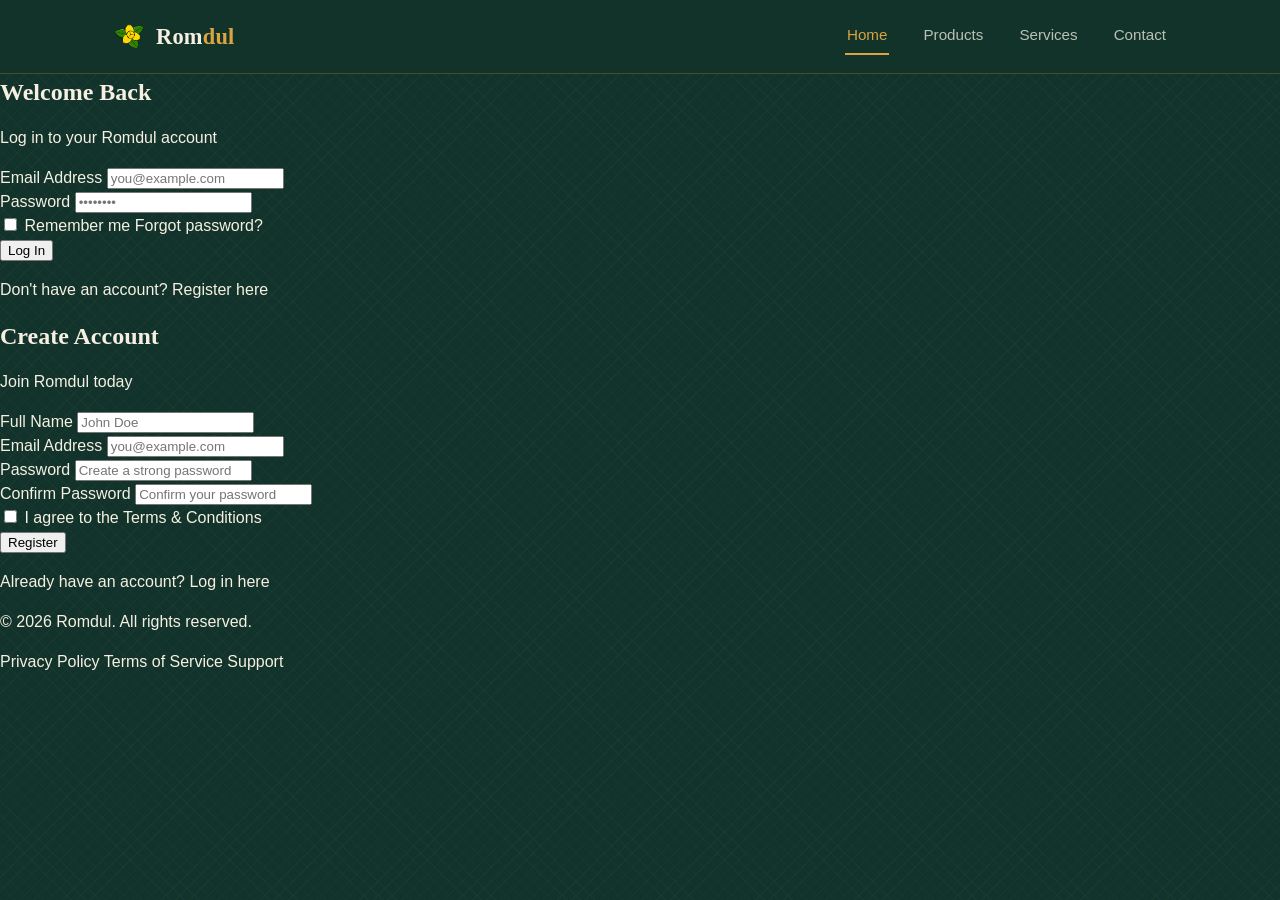
==== commit 8d845eb1: "Merge branch 'main' into feature-branch" ====
--- a/index.html
+++ b/index.html
@@ -21,7 +21,6 @@
 </head>
 <body>
     <header class="navbar">
-        <input type="checkbox" id="nav-toggle" class="nav-toggle-input" aria-hidden="true">
         <div class="navbar-container">
             <a href="index.html" class="navbar-logo" aria-label="Romdul Home">
                 <img src="Romdoul-flower-drawing.png" alt="Romdul Logo" class="logo-image">
--- a/style.css
+++ b/style.css
@@ -111,7 +111,6 @@
   align-items: center;
   justify-content: space-between;
   gap: 24px;
-  position: relative;
 }
 
 .navbar-logo {
@@ -176,7 +175,6 @@
   display: none;
   flex-direction: column;
   justify-content: center;
-  align-items: center;
   gap: 5px;
   width: 40px;
   height: 40px;
@@ -191,6 +189,12 @@
 
 .navbar-toggle:hover {
   background-color: rgba(217, 164, 65, 0.1);
+  width: 32px;
+  height: 32px;
+  background: none;
+  border: none;
+  cursor: pointer;
+  padding: 0;
 }
 
 .navbar-toggle span {
@@ -198,6 +202,7 @@
   height: 2.5px;
   width: 100%;
   background-color: var(--ivory);
+
   border-radius: 3px;
   transition: transform 0.3s cubic-bezier(0.4, 0, 0.2, 1), opacity 0.3s ease;
   transform-origin: center;
@@ -205,12 +210,21 @@
 
 .nav-toggle-input:checked ~ .navbar-container .navbar-toggle span:nth-child(1) {
   transform: translateY(8px) rotate(45deg);
-}
-
-.nav-toggle-input:checked ~ .navbar-container .navbar-toggle span:nth-child(2) {
+
+  border-radius: 2px;
+  transition: transform var(--transition), opacity var(--transition);
+}
+
+.navbar-toggle.is-active span:nth-child(1) {
+  transform: translateY(7px) rotate(45deg);
+
+}
+
+.navbar-toggle.is-active span:nth-child(2) {
   opacity: 0;
   transform: scaleX(0);
 }
+
 
 .nav-toggle-input:checked ~ .navbar-container .navbar-toggle span:nth-child(3) {
   transform: translateY(-8px) rotate(-45deg);
@@ -242,10 +256,25 @@
 }
 
 .nav-toggle-input:checked ~ .navbar-nav-mobile {
+
+.navbar-toggle.is-active span:nth-child(3) {
+  transform: translateY(-7px) rotate(-45deg);
+}
+
+.navbar-nav-mobile {
+  display: none;
+  flex-direction: column;
+  border-top: 1px solid rgba(217, 164, 65, 0.2);
+  padding: 8px 32px 16px;
+}
+
+.navbar-nav-mobile.is-open {
+
   display: flex;
 }
 
 .navbar-nav-mobile .nav-link {
+
   padding: 18px 32px;
   border-bottom: 1px solid rgba(217, 164, 65, 0.12);
   font-size: 1.15rem;
@@ -290,6 +319,10 @@
 
 .navbar-nav-mobile .nav-link.active::before {
   transform: scaleY(1);
+
+  padding: 12px 0;
+  border-bottom: 1px solid rgba(217, 164, 65, 0.12);
+
 }
 
 .navbar-nav-mobile .nav-link:last-child {
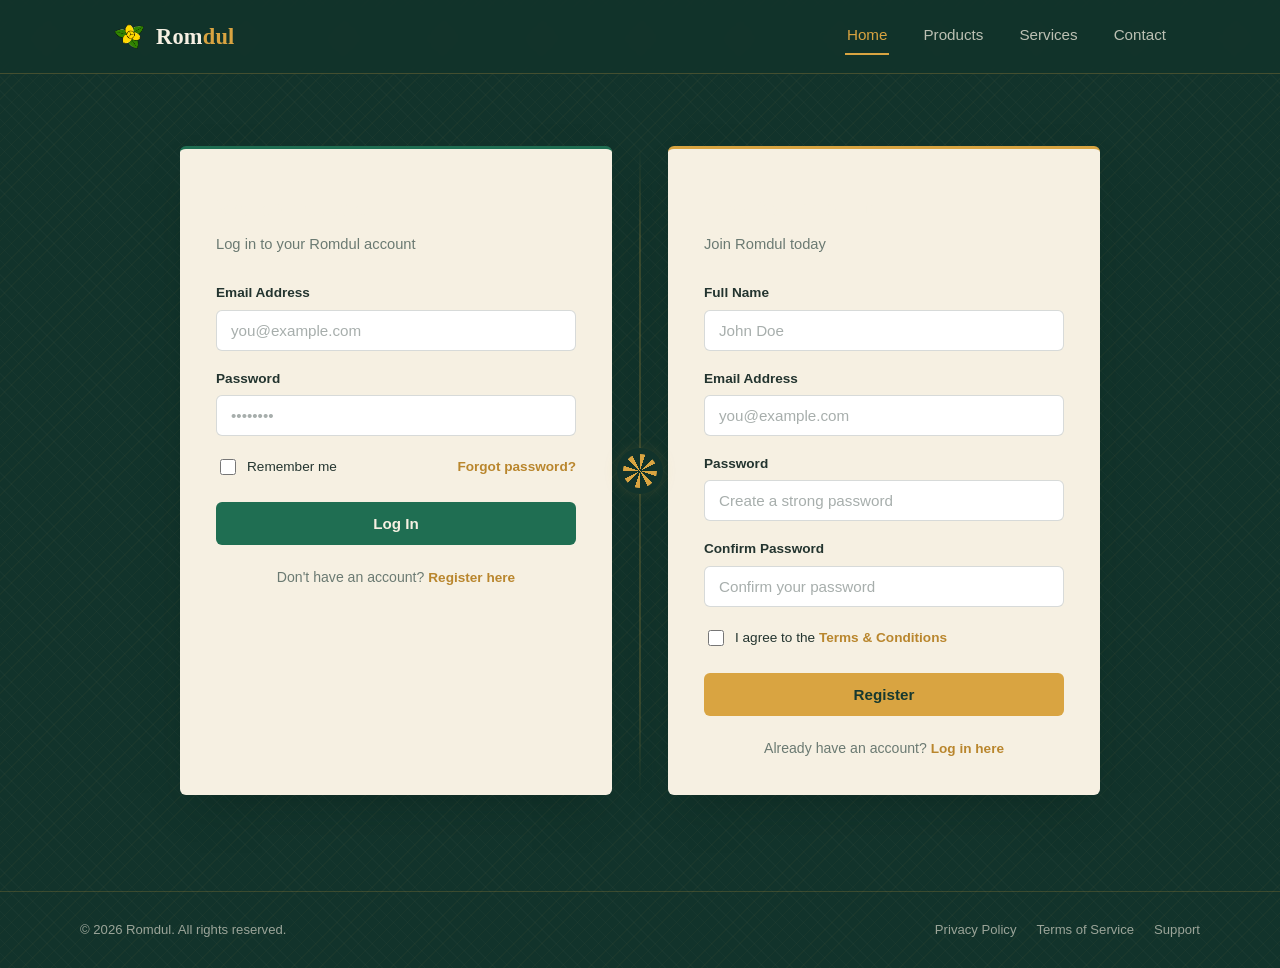
==== commit b711da93: "fix: restore valid stylesheet on main Restore parseable CSS and HTML so GitHub Pages applies the com" ====
--- a/index.html
+++ b/index.html
@@ -1,7 +1,6 @@
 <!DOCTYPE html>
 <html lang="en">
 <head>
-    <!-- this is vireakech website -->
     <meta charset="UTF-8">
     <meta name="viewport" content="width=device-width, initial-scale=1.0">
     <meta name="description" content="Romdul — Cambodian-inspired secure login and registration portal.">
@@ -44,7 +43,6 @@
             <a href="services.html" class="nav-link">Services</a>
             <a href="contact.html" class="nav-link">Contact</a>
         </nav>
-        
     </header>
     <main class="auth-container">
         <div class="auth-wrapper">
@@ -121,63 +119,5 @@
             </div>
         </div>
     </footer>
-
-    <script>
-        // Mobile navigation - Pure CSS checkbox toggle
-        // The checkbox handles open/close automatically via CSS
-        // This script is for additional accessibility and UX features
-        
-        document.addEventListener('DOMContentLoaded', () => {
-            const navToggleCheckbox = document.getElementById('nav-toggle');
-            const navbarToggle = document.querySelector('.navbar-toggle');
-            const navbarMobile = document.querySelector('.navbar-nav-mobile');
-            
-            if (navToggleCheckbox && navbarToggle && navbarMobile) {
-                // Close mobile menu when clicking a nav link
-                navbarMobile.querySelectorAll('.nav-link').forEach(link => {
-                    link.addEventListener('click', () => {
-                        navToggleCheckbox.checked = false;
-                    });
-                });
-            }
-        });
-        // Mobile navigation toggle
-        const navToggleCheckbox = document.getElementById('nav-toggle');
-        const navbarToggle = document.querySelector('.navbar-toggle');
-        const navbarMobile = document.querySelector('.navbar-nav-mobile');
-
-        if (navToggleCheckbox && navbarToggle && navbarMobile) {
-            // Toggle mobile menu
-            navbarToggle.addEventListener('click', () => {
-                const isOpen = navbarMobile.classList.toggle('is-open');
-                navbarToggle.classList.toggle('is-active', isOpen);
-            });
-
-            // Close mobile menu when clicking a nav link
-            navbarMobile.querySelectorAll('.nav-link').forEach(link => {
-                link.addEventListener('click', () => {
-                    navbarMobile.classList.remove('is-open');
-                    navbarToggle.classList.remove('is-active');
-                });
-            });
-
-            // Close mobile menu when clicking outside
-            document.addEventListener('click', (e) => {
-                if (!navbarToggle.contains(e.target) && !navbarMobile.contains(e.target)) {
-                    navbarMobile.classList.remove('is-open');
-                    navbarToggle.classList.remove('is-active');
-                }
-            });
-
-            // Handle escape key
-            document.addEventListener('keydown', (e) => {
-                if (e.key === 'Escape' && navbarMobile.classList.contains('is-open')) {
-                    navbarMobile.classList.remove('is-open');
-                    navbarToggle.classList.remove('is-active');
-                    navbarToggle.focus();
-                }
-            });
-        }
-    </script>
 </body>
 </html>
--- a/style.css
+++ b/style.css
@@ -1,5 +1,5 @@
 :root {
-  /* <!-- this is vireakech website --> */
+  
   --ink: #12332b;              
   --ink-soft: #17392f;
   --rom-green: #1f6e52;        
@@ -162,33 +162,11 @@
   border-bottom-color: var(--dul-yellow);
 }
 
-/* ============ MOBILE NAV TOGGLE ============ */
-
-.nav-toggle-input {
-  position: absolute;
-  opacity: 0;
-  width: 0;
-  height: 0;
-}
-
 .navbar-toggle {
   display: none;
   flex-direction: column;
   justify-content: center;
   gap: 5px;
-  width: 40px;
-  height: 40px;
-  padding: 8px;
-  cursor: pointer;
-  z-index: 30;
-  background: transparent;
-  border: none;
-  border-radius: 6px;
-  transition: background-color 0.2s ease;
-}
-
-.navbar-toggle:hover {
-  background-color: rgba(217, 164, 65, 0.1);
   width: 32px;
   height: 32px;
   background: none;
@@ -199,63 +177,20 @@
 
 .navbar-toggle span {
   display: block;
-  height: 2.5px;
+  height: 2px;
   width: 100%;
   background-color: var(--ivory);
-
-  border-radius: 3px;
-  transition: transform 0.3s cubic-bezier(0.4, 0, 0.2, 1), opacity 0.3s ease;
-  transform-origin: center;
-}
-
-.nav-toggle-input:checked ~ .navbar-container .navbar-toggle span:nth-child(1) {
-  transform: translateY(8px) rotate(45deg);
-
   border-radius: 2px;
   transition: transform var(--transition), opacity var(--transition);
 }
 
 .navbar-toggle.is-active span:nth-child(1) {
   transform: translateY(7px) rotate(45deg);
-
 }
 
 .navbar-toggle.is-active span:nth-child(2) {
   opacity: 0;
-  transform: scaleX(0);
-}
-
-
-.nav-toggle-input:checked ~ .navbar-container .navbar-toggle span:nth-child(3) {
-  transform: translateY(-8px) rotate(-45deg);
-}
-
-.navbar-toggle:hover span {
-  background-color: var(--dul-yellow);
-}
-
-.navbar-nav-mobile {
-  display: none;
-  flex-direction: column;
-  background-color: var(--ink);
-  border-top: 2px solid var(--dul-yellow);
-  box-shadow: 0 12px 24px rgba(0, 0, 0, 0.4);
-  overflow: hidden;
-  animation: slideDown 0.3s cubic-bezier(0.4, 0, 0.2, 1);
-}
-
-@keyframes slideDown {
-  from {
-    opacity: 0;
-    transform: translateY(-10px);
-  }
-  to {
-    opacity: 1;
-    transform: translateY(0);
-  }
-}
-
-.nav-toggle-input:checked ~ .navbar-nav-mobile {
+}
 
 .navbar-toggle.is-active span:nth-child(3) {
   transform: translateY(-7px) rotate(-45deg);
@@ -269,67 +204,21 @@
 }
 
 .navbar-nav-mobile.is-open {
-
   display: flex;
 }
 
 .navbar-nav-mobile .nav-link {
-
-  padding: 18px 32px;
-  border-bottom: 1px solid rgba(217, 164, 65, 0.12);
-  font-size: 1.15rem;
-  font-weight: 500;
-  color: rgba(246, 240, 226, 0.85);
-  display: block;
-  transition: all 0.2s ease;
-  text-decoration: none;
-  position: relative;
-}
-
-.navbar-nav-mobile .nav-link::before {
-  content: ';
-  position: absolute;
-  left: 0;
-  top: 0;
-  bottom: 0;
-  width: 3px;
-  background-color: var(--dul-yellow);
-  transform: scaleY(0);
-  transition: transform 0.2s ease;
-}
-
-.navbar-nav-mobile .nav-link:hover,
-.navbar-nav-mobile .nav-link:focus {
-  color: var(--dul-yellow);
-  background-color: rgba(217, 164, 65, 0.08);
-  padding-left: 40px;
-  outline: none;
-}
-
-.navbar-nav-mobile .nav-link:hover::before,
-.navbar-nav-mobile .nav-link:focus::before {
-  transform: scaleY(1);
-}
-
-.navbar-nav-mobile .nav-link.active {
-  color: var(--dul-yellow);
-  background-color: rgba(217, 164, 65, 0.12);
-  font-weight: 600;
-}
-
-.navbar-nav-mobile .nav-link.active::before {
-  transform: scaleY(1);
-
   padding: 12px 0;
   border-bottom: 1px solid rgba(217, 164, 65, 0.12);
-
 }
 
 .navbar-nav-mobile .nav-link:last-child {
   border-bottom: none;
 }
 
-/* ============ SHARED PAGE HERO ============ */.page-hero {
+/* ============ SHARED PAGE HERO ============ */
+
+.page-hero {
   max-width: 1120px;
   margin: 0 auto;
   padding: 64px 32px 8px;
@@ -979,6 +868,7 @@
   margin-top: 4px;
   padding-top: 20px;
 }
+
 .social-row a {
   width: 36px;
   height: 36px;
@@ -1015,281 +905,6 @@
   border: 0;
   display: block;
 }
-
-  /* ============ ENHANCED CONTACT PAGE STYLES ============ */
-
-  .contact-form-card {
-    border-top: 4px solid var(--rom-green);
-    position: relative;
-    overflow: hidden;
-  }
-
-  .contact-form-card::before {
-    content: '';
-    position: absolute;
-    top: 0; left: 0; right: 0; bottom: 0;
-    background: linear-gradient(135deg, rgba(31, 110, 82, 0.03) 0%, transparent 50%);
-    pointer-events: none;
-  }
-
-  .contact-form input,
-  .contact-form textarea {
-    background-color: var(--ink);
-    border: 2px solid rgba(217, 164, 65, 0.2);
-    color: var(--ivory);
-    transition: all 0.3s ease;
-  }
-
-  .contact-form input:focus,
-  .contact-form textarea:focus {
-    border-color: var(--dul-yellow);
-    box-shadow: 0 0 0 3px rgba(217, 164, 65, 0.15);
-    outline: none;
-  }
-
-  .contact-form .btn-primary {
-    background: linear-gradient(135deg, var(--rom-green) 0%, var(--rom-green-dark) 100%);
-    border: none;
-    transition: all 0.3s ease;
-  }
-
-  .contact-form .btn-primary:hover {
-    transform: translateY(-2px);
-    box-shadow: 0 6px 20px rgba(31, 110, 82, 0.4);
-  }
-
-  .contact-info-card {
-    background: linear-gradient(135deg, rgba(18, 51, 43, 0.95) 0%, rgba(31, 110, 82, 0.85) 100%);
-    border: 1px solid rgba(217, 164, 65, 0.3);
-  }
-
-  .contact-info-card h3 {
-    color: var(--dul-yellow);
-  }
-
-  .info-item {
-    padding: 12px 0;
-    border-bottom: 1px solid rgba(217, 164, 65, 0.1);
-  }
-
-  .info-item:last-child {
-    border-bottom: none;
-    padding-bottom: 0;
-  }
-
-  .info-item:first-child {
-    padding-top: 0;
-  }
-
-  .info-icon {
-    background: linear-gradient(135deg, rgba(217, 164, 65, 0.2) 0%, rgba(217, 164, 65, 0.1) 100%);
-    border: 1px solid rgba(217, 164, 65, 0.3);
-    transition: all 0.3s ease;
-  }
-
-  .info-item:hover .info-icon {
-    background: linear-gradient(135deg, rgba(217, 164, 65, 0.3) 0%, rgba(217, 164, 65, 0.2) 100%);
-    transform: scale(1.1);
-  }
-
-  .social-row {
-    margin-top: 24px;
-    padding-top: 24px;
-  }
-
-  .social-row a {
-    background: rgba(246, 240, 226, 0.05);
-    border: 1px solid rgba(217, 164, 65, 0.3);
-    transition: all 0.3s ease;
-  }
-
-  .social-row a:hover {
-    background: var(--dul-yellow);
-    border-color: var(--dul-yellow);
-    transform: translateY(-3px);
-    box-shadow: 0 4px 12px rgba(217, 164, 65, 0.3);
-  }
-
-  .map-frame {
-    border: 2px solid rgba(217, 164, 65, 0.3);
-    transition: all 0.3s ease;
-  }
-
-  .map-frame:hover {
-    border-color: var(--dul-yellow);
-    box-shadow: 0 8px 24px rgba(0, 0, 0, 0.3);
-  }
-
-
-  /* ============ ENHANCED SERVICES PAGE STYLES ============ */
-
-  .services-grid {
-    perspective: 1000px;
-  }
-
-  .service-card {
-    background: linear-gradient(145deg, var(--ivory) 0%, rgba(236, 227, 207, 0.8) 100%);
-    border: 1px solid rgba(217, 164, 65, 0.2);
-    position: relative;
-    overflow: hidden;
-    transition: all 0.4s cubic-bezier(0.4, 0, 0.2, 1);
-    transform-style: preserve-3d;
-  }
-
-  .service-card::before {
-    content: '';
-    position: absolute;
-    top: 0; left: 0; right: 0; bottom: 0;
-    background: linear-gradient(135deg, rgba(217, 164, 65, 0.1) 0%, transparent 50%, rgba(31, 110, 82, 0.05) 100%);
-    opacity: 0;
-    transition: opacity 0.3s ease;
-    pointer-events: none;
-  }
-
-  .service-card:hover {
-    transform: translateY(-8px) scale(1.02);
-    border-color: var(--dul-yellow);
-    box-shadow: 0 16px 40px rgba(31, 110, 82, 0.3), 0 4px 12px rgba(217, 164, 65, 0.2);
-  }
-
-  .service-card:hover::before {
-    opacity: 1;
-  }
-
-  .service-icon {
-    width: 56px;
-    height: 56px;
-    border-radius: 16px;
-    background: linear-gradient(135deg, var(--rom-green) 0%, var(--rom-green-dark) 100%);
-    display: flex;
-    align-items: center;
-    justify-content: center;
-    transition: all 0.3s ease;
-    position: relative;
-    z-index: 1;
-  }
-
-  .service-icon svg {
-    width: 28px;
-    height: 28px;
-    stroke: var(--ivory);
-    fill: none;
-  }
-
-  .service-card:hover .service-icon {
-    transform: scale(1.1) rotate(5deg);
-    box-shadow: 0 8px 20px rgba(31, 110, 82, 0.4);
-  }
-
-  .service-card h3 {
-    color: var(--ink);
-    font-size: 1.25rem;
-    position: relative;
-    z-index: 1;
-    padding-bottom: 8px;
-    border-bottom: 2px solid rgba(217, 164, 65, 0.2);
-  }
-
-  .service-card:hover h3 {
-    border-bottom-color: var(--dul-yellow);
-  }
-
-  .service-card p {
-    color: var(--muted-text);
-    line-height: 1.6;
-    position: relative;
-    z-index: 1;
-  }
-
-  .section-divider {
-    text-align: center;
-    margin: 48px 0;
-    position: relative;
-  }
-
-  .section-divider span {
-    background: var(--ink);
-    color: var(--dul-yellow);
-    padding: 10px 32px;
-    font-size: 0.9rem;
-    font-weight: 600;
-    letter-spacing: 2px;
-    text-transform: uppercase;
-    position: relative;
-    z-index: 1;
-    box-shadow: 0 4px 12px rgba(0, 0, 0, 0.3);
-  }
-
-  .section-divider::before {
-    content: '';
-    position: absolute;
-    top: 50%;
-    left: 0; right: 0;
-    height: 1px;
-    background: linear-gradient(90deg, transparent, rgba(217, 164, 65, 0.4), transparent);
-    transform: translateY(-50%);
-  }
-
-  .process-strip {
-    background: linear-gradient(135deg, rgba(18, 51, 43, 0.9) 0%, rgba(31, 110, 82, 0.8) 100%);
-    border: 1px solid rgba(217, 164, 65, 0.3);
-    position: relative;
-    overflow: hidden;
-  }
-
-  .process-strip::before {
-    content: '';
-    position: absolute;
-    top: 0; left: 0; right: 0; bottom: 0;
-    background: 
-      radial-gradient(circle at 20% 30%, rgba(217, 164, 65, 0.1) 0%, transparent 50%),
-      radial-gradient(circle at 80% 70%, rgba(217, 164, 65, 0.08) 0%, transparent 50%);
-    pointer-events: none;
-  }
-
-  .process-step {
-    position: relative;
-    z-index: 1;
-    padding: 24px;
-    border-left: 3px solid transparent;
-    transition: all 0.3s ease;
-  }
-
-  .process-step:hover {
-    border-left-color: var(--dul-yellow);
-    background: rgba(217, 164, 65, 0.05);
-  }
-
-  .step-label {
-    display: inline-block;
-    background: var(--dul-yellow);
-    color: var(--ink);
-    padding: 4px 12px;
-    font-size: 0.85rem;
-    font-weight: 700;
-    border-radius: 4px;
-    margin-bottom: 12px;
-    transition: all 0.3s ease;
-  }
-
-  .process-step:hover .step-label {
-    background: var(--ivory);
-    color: var(--rom-green-dark);
-    transform: scale(1.05);
-  }
-
-  .process-step h4 {
-    color: var(--ivory);
-    font-size: 1.1rem;
-    margin-bottom: 8px;
-  }
-
-  .process-step p {
-    color: rgba(246, 240, 226, 0.7);
-    font-size: 0.9rem;
-    line-height: 1.5;
-  }
-
 
 /* ============ FOOTER ============ */
 
